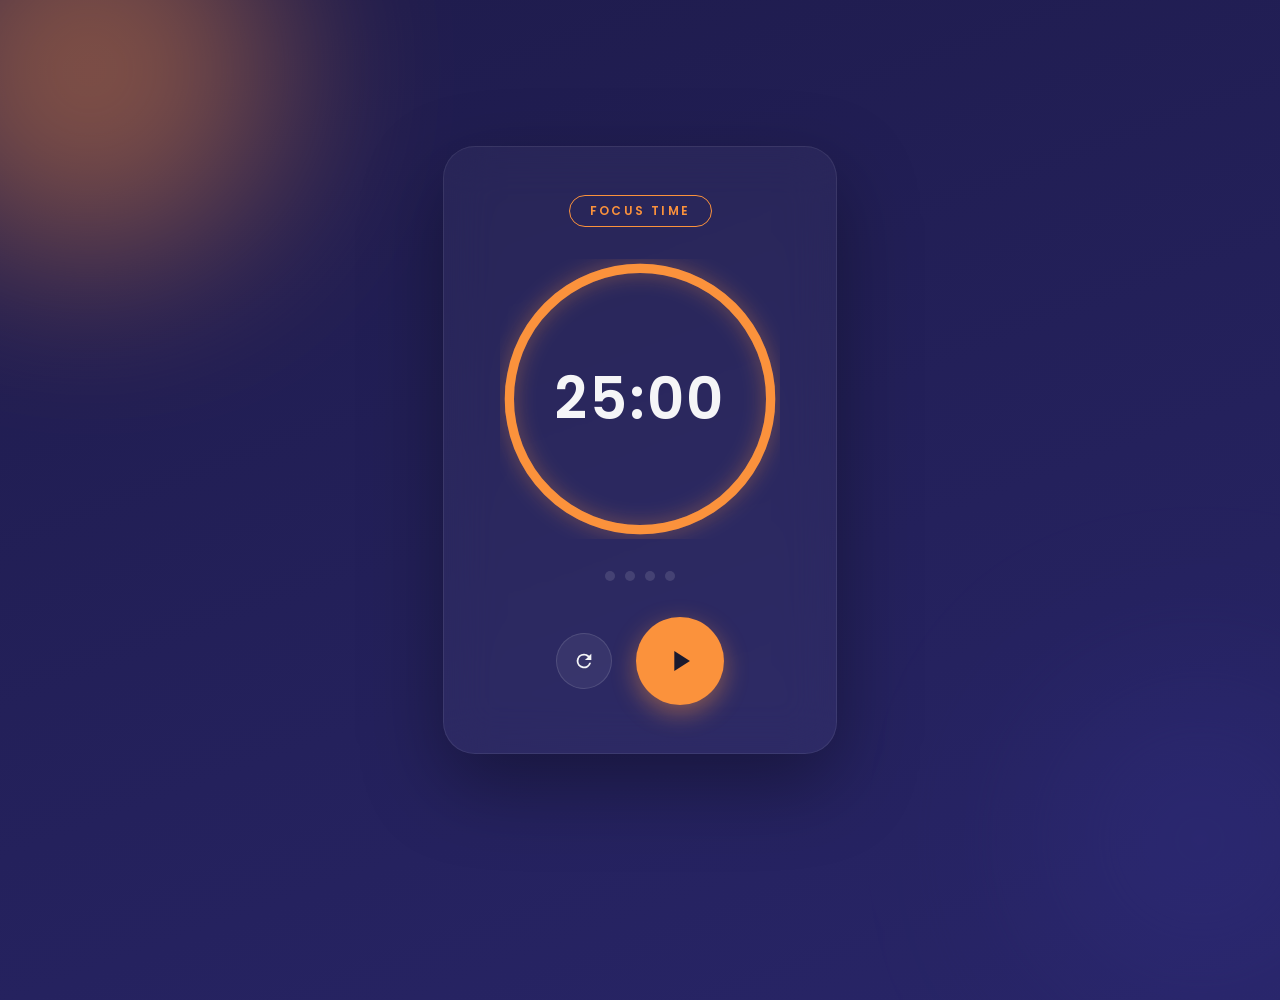
==== pomodoro.html @ a870dc89 "pompdpro" ====
<!DOCTYPE html>
<html lang="ja">
<head>
<meta charset="UTF-8">
<meta name="viewport" content="width=device-width, initial-scale=1.0">
<title>ポモドーロタイマー</title>
<link rel="preconnect" href="https://fonts.googleapis.com">
<link rel="preconnect" href="https://fonts.gstatic.com" crossorigin>
<link href="https://fonts.googleapis.com/css2?family=Poppins:wght@300;500;600;700&display=swap" rel="stylesheet">
<style>
  :root {
    --accent: #fb923c;
    --accent-glow: rgba(251, 146, 60, 0.45);
    --bg-a: #1e1b4b;
    --bg-b: #312e81;
    --text-main: #f5f5f7;
    --text-sub: rgba(245, 245, 247, 0.55);
  }

  body.break-mode {
    --accent: #34d399;
    --accent-glow: rgba(52, 211, 153, 0.45);
    --bg-a: #022c22;
    --bg-b: #064e3b;
  }

  * {
    margin: 0;
    padding: 0;
    box-sizing: border-box;
  }

  body {
    min-height: 100vh;
    display: flex;
    align-items: center;
    justify-content: center;
    font-family: 'Poppins', 'Hiragino Kaku Gothic ProN', 'Hiragino Sans', Meiryo, sans-serif;
    color: var(--text-main);
    background: linear-gradient(160deg, var(--bg-a), var(--bg-b));
    background-size: 200% 200%;
    animation: bg-shift 18s ease-in-out infinite alternate;
    transition: background 1.2s ease;
    position: relative;
    overflow: hidden;
  }

  @keyframes bg-shift {
    0%   { background-position: 0% 0%; }
    100% { background-position: 100% 100%; }
  }

  .orb {
    position: absolute;
    border-radius: 50%;
    filter: blur(90px);
    opacity: 0.45;
    pointer-events: none;
    transition: background 1.2s ease;
  }

  .orb-1 {
    width: 380px;
    height: 380px;
    background: var(--accent);
    top: -120px;
    left: -100px;
    animation: float1 22s ease-in-out infinite alternate;
  }

  .orb-2 {
    width: 320px;
    height: 320px;
    background: var(--bg-b);
    bottom: -100px;
    right: -80px;
    animation: float2 26s ease-in-out infinite alternate;
  }

  @keyframes float1 {
    from { transform: translate(0, 0) scale(1); }
    to   { transform: translate(60px, 40px) scale(1.15); }
  }

  @keyframes float2 {
    from { transform: translate(0, 0) scale(1); }
    to   { transform: translate(-50px, -30px) scale(1.1); }
  }

  .card {
    position: relative;
    z-index: 1;
    background: rgba(255, 255, 255, 0.04);
    border: 1px solid rgba(255, 255, 255, 0.08);
    border-radius: 32px;
    padding: 48px 56px;
    text-align: center;
    backdrop-filter: blur(24px);
    box-shadow: 0 30px 80px rgba(0, 0, 0, 0.35);
  }

  .mode-badge {
    display: inline-block;
    padding: 6px 20px;
    border-radius: 999px;
    font-size: 0.75rem;
    font-weight: 600;
    letter-spacing: 0.2em;
    text-transform: uppercase;
    color: var(--accent);
    border: 1px solid var(--accent);
    margin-bottom: 32px;
    transition: color 1s ease, border-color 1s ease;
  }

  .ring-wrap {
    position: relative;
    width: 280px;
    height: 280px;
    margin: 0 auto 32px;
  }

  .ring {
    width: 100%;
    height: 100%;
    transform: rotate(-90deg);
  }

  .ring-track {
    fill: none;
    stroke: rgba(255, 255, 255, 0.08);
    stroke-width: 10;
  }

  .ring-progress {
    fill: none;
    stroke: var(--accent);
    stroke-width: 10;
    stroke-linecap: round;
    transition: stroke-dashoffset 1s linear, stroke 1s ease;
    filter: drop-shadow(0 0 10px var(--accent-glow));
  }

  @keyframes pulse-glow {
    0%, 100% { filter: drop-shadow(0 0 10px var(--accent-glow)); }
    50%      { filter: drop-shadow(0 0 22px var(--accent-glow)); }
  }

  .ring-wrap.is-running .ring-progress {
    animation: pulse-glow 2.6s ease-in-out infinite;
  }

  .time-display {
    position: absolute;
    inset: 0;
    display: flex;
    align-items: center;
    justify-content: center;
    font-size: 3.6rem;
    font-weight: 600;
    letter-spacing: 0.04em;
    font-variant-numeric: tabular-nums;
  }

  .session-dots {
    display: flex;
    justify-content: center;
    gap: 10px;
    margin-bottom: 36px;
  }

  .session-dots .dot {
    width: 10px;
    height: 10px;
    border-radius: 50%;
    background: rgba(255, 255, 255, 0.12);
    transition: background 0.4s ease, box-shadow 0.4s ease;
  }

  .session-dots .dot.filled {
    background: var(--accent);
    box-shadow: 0 0 10px var(--accent-glow);
  }

  .controls {
    display: flex;
    align-items: center;
    justify-content: center;
    gap: 24px;
  }

  .btn {
    border: none;
    border-radius: 50%;
    display: flex;
    align-items: center;
    justify-content: center;
    cursor: pointer;
    transition: transform 0.15s ease, background 0.3s ease, box-shadow 0.3s ease, color 1s ease;
  }

  .btn:active {
    transform: scale(0.92);
  }

  .btn-primary {
    width: 88px;
    height: 88px;
    background: var(--accent);
    color: #1a1a2e;
    box-shadow: 0 8px 24px var(--accent-glow);
  }

  .btn-primary:hover {
    transform: scale(1.05);
  }

  .btn-primary svg {
    width: 34px;
    height: 34px;
  }

  .btn-primary svg.icon-hidden {
    display: none;
  }

  .btn-ghost {
    width: 56px;
    height: 56px;
    background: rgba(255, 255, 255, 0.06);
    border: 1px solid rgba(255, 255, 255, 0.12);
    color: var(--text-main);
  }

  .btn-ghost:hover {
    background: rgba(255, 255, 255, 0.12);
  }

  .btn-ghost svg {
    width: 22px;
    height: 22px;
  }

  @media (max-width: 480px) {
    .card {
      padding: 36px 28px;
    }
    .ring-wrap {
      width: 220px;
      height: 220px;
    }
    .time-display {
      font-size: 2.8rem;
    }
  }
</style>
</head>
<body>
  <div class="orb orb-1"></div>
  <div class="orb orb-2"></div>

  <main class="card">
    <p class="mode-badge" id="modeLabel">Focus Time</p>

    <div class="ring-wrap" id="ringWrap">
      <svg class="ring" viewBox="0 0 300 300">
        <circle class="ring-track" cx="150" cy="150" r="140"></circle>
        <circle class="ring-progress" id="ringProgress" cx="150" cy="150" r="140"></circle>
      </svg>
      <div class="time-display" id="timeDisplay">25:00</div>
    </div>

    <div class="session-dots" id="sessionDots"></div>

    <div class="controls">
      <button class="btn btn-ghost" id="resetBtn" aria-label="リセット" title="リセット">
        <svg viewBox="0 0 24 24" fill="currentColor">
          <path d="M17.65 6.35A7.95 7.95 0 0 0 12 4a8 8 0 1 0 7.74 10h-2.08A6 6 0 1 1 12 6c1.66 0 3.14.69 4.22 1.78L13 11h7V4z"/>
        </svg>
      </button>

      <button class="btn btn-primary" id="toggleBtn" aria-label="開始" title="開始">
        <svg id="iconPlay" viewBox="0 0 24 24" fill="currentColor">
          <path d="M8 5v14l11-7z"/>
        </svg>
        <svg id="iconPause" viewBox="0 0 24 24" fill="currentColor" class="icon-hidden">
          <path d="M6 5h4v14H6zM14 5h4v14h-4z"/>
        </svg>
      </button>
    </div>
  </main>

<script>
  const FOCUS_DURATION = 25 * 60;
  const BREAK_DURATION = 5 * 60;
  const MAX_SESSIONS = 4;
  const RADIUS = 140;
  const CIRCUMFERENCE = 2 * Math.PI * RADIUS;

  let totalDuration = FOCUS_DURATION;
  let remainingSeconds = FOCUS_DURATION;
  let isBreak = false;
  let isRunning = false;
  let timerId = null;
  let completedSessions = 0;

  const timeDisplay = document.getElementById('timeDisplay');
  const modeLabel = document.getElementById('modeLabel');
  const ringWrap = document.getElementById('ringWrap');
  const ringProgress = document.getElementById('ringProgress');
  const sessionDots = document.getElementById('sessionDots');
  const toggleBtn = document.getElementById('toggleBtn');
  const resetBtn = document.getElementById('resetBtn');
  const iconPlay = document.getElementById('iconPlay');
  const iconPause = document.getElementById('iconPause');

  ringProgress.style.strokeDasharray = `${CIRCUMFERENCE}`;

  function formatTime(totalSeconds) {
    const minutes = Math.floor(totalSeconds / 60);
    const seconds = totalSeconds % 60;
    return `${String(minutes).padStart(2, '0')}:${String(seconds).padStart(2, '0')}`;
  }

  function renderSessionDots() {
    sessionDots.innerHTML = '';
    const filled = completedSessions % MAX_SESSIONS;
    for (let i = 0; i < MAX_SESSIONS; i++) {
      const dot = document.createElement('span');
      dot.className = 'dot' + (i < filled ? ' filled' : '');
      sessionDots.appendChild(dot);
    }
  }

  function updateRing() {
    const fraction = remainingSeconds / totalDuration;
    ringProgress.style.strokeDashoffset = `${CIRCUMFERENCE * (1 - fraction)}`;
  }

  function updateDisplay() {
    timeDisplay.textContent = formatTime(remainingSeconds);
    modeLabel.textContent = isBreak ? 'Break Time' : 'Focus Time';
    document.body.classList.toggle('break-mode', isBreak);
    updateRing();
  }

  function playChime() {
    // 終了時に「ピンポーン」のような落ち着いた二音チャイムを鳴らす
    const ctx = new (window.AudioContext || window.webkitAudioContext)();
    [880, 660].forEach((freq, i) => {
      const osc = ctx.createOscillator();
      const gain = ctx.createGain();
      osc.connect(gain);
      gain.connect(ctx.destination);
      osc.type = 'sine';
      osc.frequency.value = freq;
      const start = ctx.currentTime + i * 0.3;
      gain.gain.setValueAtTime(0.0001, start);
      gain.gain.exponentialRampToValueAtTime(0.3, start + 0.02);
      gain.gain.exponentialRampToValueAtTime(0.0001, start + 1.2);
      osc.start(start);
      osc.stop(start + 1.2);
    });
  }

  function tick() {
    if (remainingSeconds > 0) {
      remainingSeconds--;
    }

    if (remainingSeconds === 0) {
      if (!isBreak) {
        completedSessions++;
        renderSessionDots();
        playChime();
      }
      isBreak = !isBreak;
      totalDuration = isBreak ? BREAK_DURATION : FOCUS_DURATION;
      remainingSeconds = totalDuration;
    }

    updateDisplay();
  }

  function setRunning(running) {
    isRunning = running;
    ringWrap.classList.toggle('is-running', running);
    iconPlay.classList.toggle('icon-hidden', running);
    iconPause.classList.toggle('icon-hidden', !running);
    toggleBtn.setAttribute('aria-label', running ? '一時停止' : '開始');
    toggleBtn.setAttribute('title', running ? '一時停止' : '開始');
  }

  function startTimer() {
    if (timerId !== null) return;
    timerId = setInterval(tick, 1000);
    setRunning(true);
  }

  function stopTimer() {
    clearInterval(timerId);
    timerId = null;
    setRunning(false);
  }

  function toggleTimer() {
    if (isRunning) {
      stopTimer();
    } else {
      startTimer();
    }
  }

  function resetTimer() {
    stopTimer();
    isBreak = false;
    totalDuration = FOCUS_DURATION;
    remainingSeconds = FOCUS_DURATION;
    completedSessions = 0;
    renderSessionDots();
    updateDisplay();
  }

  toggleBtn.addEventListener('click', toggleTimer);
  resetBtn.addEventListener('click', resetTimer);

  renderSessionDots();
  updateDisplay();
</script>
</body>
</html>
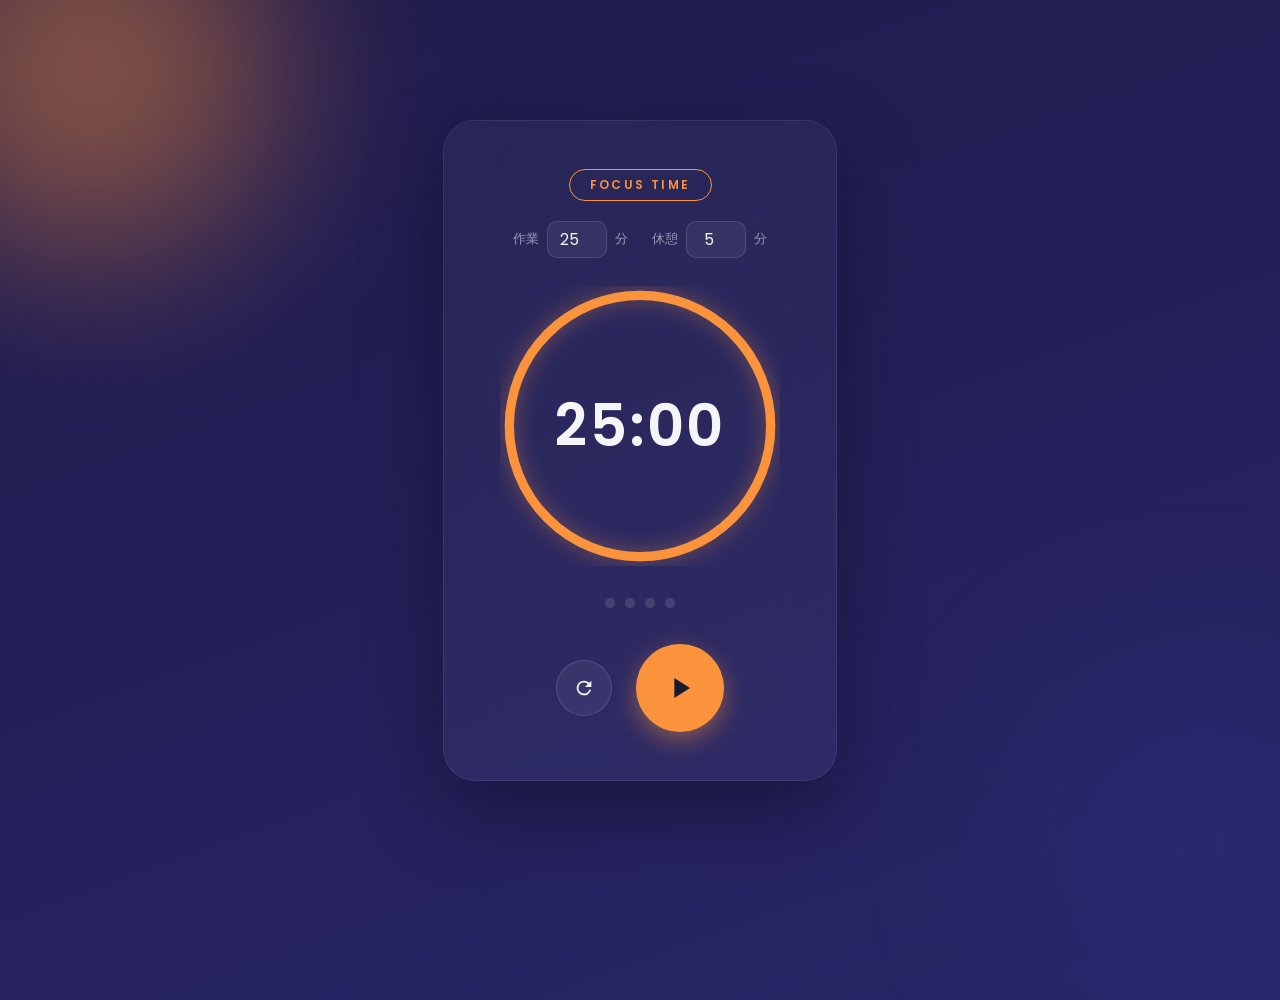
==== commit 0be7ba5a: "修正" ====
--- a/pomodoro.html
+++ b/pomodoro.html
@@ -109,8 +109,47 @@
     text-transform: uppercase;
     color: var(--accent);
     border: 1px solid var(--accent);
-    margin-bottom: 32px;
+    margin-bottom: 20px;
     transition: color 1s ease, border-color 1s ease;
+  }
+
+  .settings {
+    display: flex;
+    justify-content: center;
+    gap: 24px;
+    margin-bottom: 28px;
+  }
+
+  .setting {
+    display: flex;
+    align-items: center;
+    gap: 8px;
+    font-size: 0.8rem;
+    color: var(--text-sub);
+  }
+
+  .setting input {
+    width: 60px;
+    padding: 6px 8px;
+    border-radius: 10px;
+    border: 1px solid rgba(255, 255, 255, 0.12);
+    background: rgba(255, 255, 255, 0.06);
+    color: var(--text-main);
+    font-family: inherit;
+    font-size: 0.95rem;
+    font-variant-numeric: tabular-nums;
+    text-align: center;
+    transition: border-color 0.3s ease, opacity 0.3s ease;
+  }
+
+  .setting input:focus {
+    outline: none;
+    border-color: var(--accent);
+  }
+
+  .setting input:disabled {
+    opacity: 0.4;
+    cursor: not-allowed;
   }
 
   .ring-wrap {
@@ -261,6 +300,19 @@
 
   <main class="card">
     <p class="mode-badge" id="modeLabel">Focus Time</p>
+
+    <div class="settings">
+      <label class="setting">
+        作業
+        <input type="number" id="focusInput" min="1" max="180" step="1" value="25" inputmode="numeric">
+        分
+      </label>
+      <label class="setting">
+        休憩
+        <input type="number" id="breakInput" min="1" max="60" step="1" value="5" inputmode="numeric">
+        分
+      </label>
+    </div>
 
     <div class="ring-wrap" id="ringWrap">
       <svg class="ring" viewBox="0 0 300 300">
@@ -291,8 +343,8 @@
   </main>
 
 <script>
-  const FOCUS_DURATION = 25 * 60;
-  const BREAK_DURATION = 5 * 60;
+  let FOCUS_DURATION = 25 * 60;
+  let BREAK_DURATION = 5 * 60;
   const MAX_SESSIONS = 4;
   const RADIUS = 140;
   const CIRCUMFERENCE = 2 * Math.PI * RADIUS;
@@ -313,6 +365,8 @@
   const resetBtn = document.getElementById('resetBtn');
   const iconPlay = document.getElementById('iconPlay');
   const iconPause = document.getElementById('iconPause');
+  const focusInput = document.getElementById('focusInput');
+  const breakInput = document.getElementById('breakInput');
 
   ringProgress.style.strokeDasharray = `${CIRCUMFERENCE}`;
 
@@ -389,6 +443,36 @@
     iconPause.classList.toggle('icon-hidden', !running);
     toggleBtn.setAttribute('aria-label', running ? '一時停止' : '開始');
     toggleBtn.setAttribute('title', running ? '一時停止' : '開始');
+    focusInput.disabled = running;
+    breakInput.disabled = running;
+  }
+
+  function clampMinutes(value, min, max) {
+    let minutes = parseInt(value, 10);
+    if (Number.isNaN(minutes)) minutes = min;
+    return Math.min(Math.max(minutes, min), max);
+  }
+
+  function applyFocusDuration() {
+    const minutes = clampMinutes(focusInput.value, 1, 180);
+    focusInput.value = minutes;
+    FOCUS_DURATION = minutes * 60;
+    if (!isBreak) {
+      totalDuration = FOCUS_DURATION;
+      remainingSeconds = FOCUS_DURATION;
+      updateDisplay();
+    }
+  }
+
+  function applyBreakDuration() {
+    const minutes = clampMinutes(breakInput.value, 1, 60);
+    breakInput.value = minutes;
+    BREAK_DURATION = minutes * 60;
+    if (isBreak) {
+      totalDuration = BREAK_DURATION;
+      remainingSeconds = BREAK_DURATION;
+      updateDisplay();
+    }
   }
 
   function startTimer() {
@@ -423,6 +507,8 @@
 
   toggleBtn.addEventListener('click', toggleTimer);
   resetBtn.addEventListener('click', resetTimer);
+  focusInput.addEventListener('change', applyFocusDuration);
+  breakInput.addEventListener('change', applyBreakDuration);
 
   renderSessionDots();
   updateDisplay();
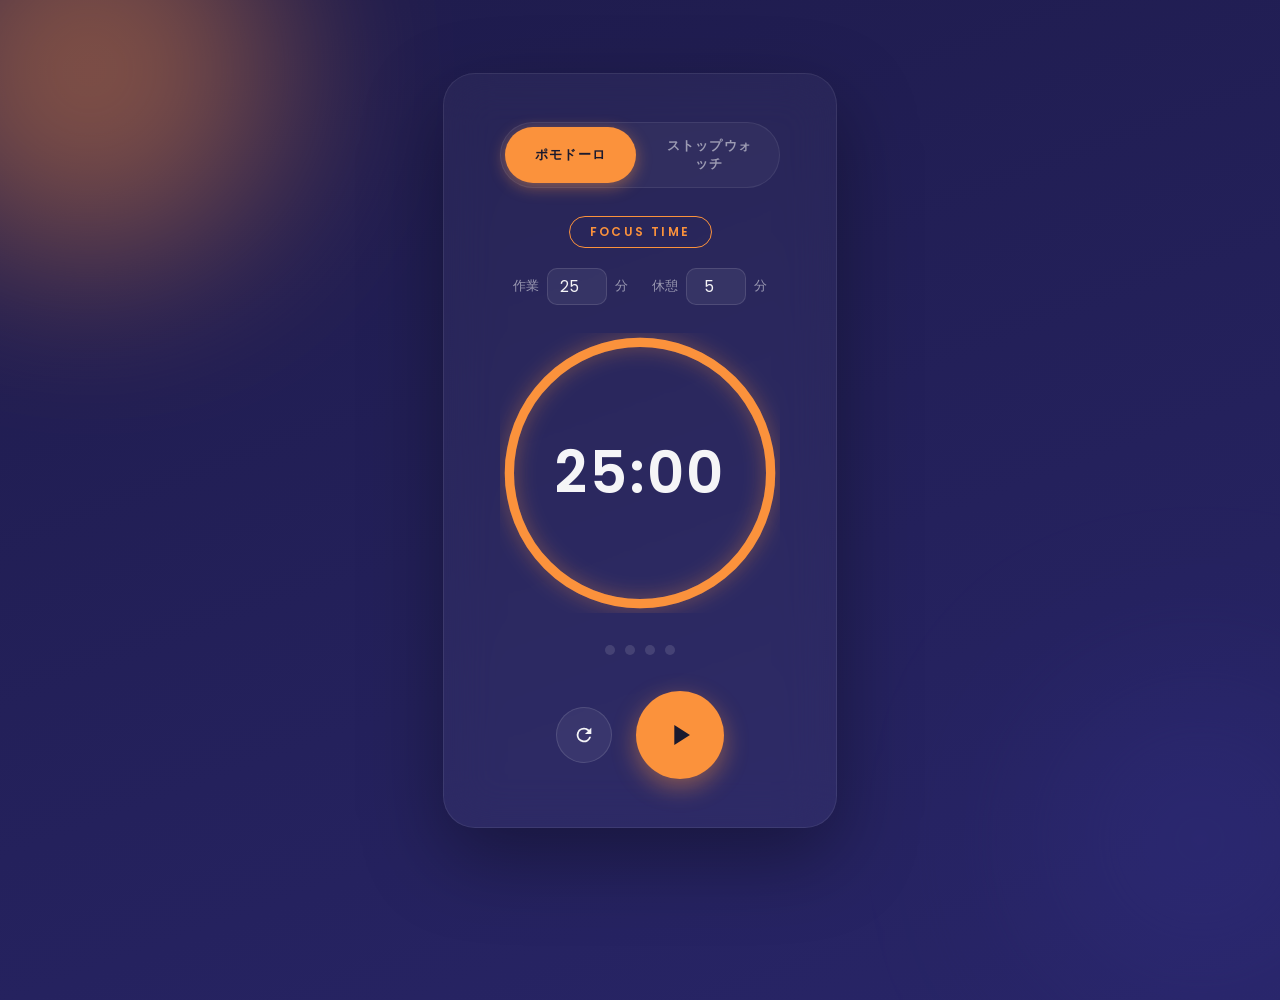
==== commit 21508799: "機能追加" ====
--- a/pomodoro.html
+++ b/pomodoro.html
@@ -24,6 +24,13 @@
     --bg-b: #064e3b;
   }
 
+  body.stopwatch-mode {
+    --accent: #38bdf8;
+    --accent-glow: rgba(56, 189, 248, 0.45);
+    --bg-a: #0c1a2e;
+    --bg-b: #1e3a5f;
+  }
+
   * {
     margin: 0;
     padding: 0;
@@ -113,6 +120,51 @@
     transition: color 1s ease, border-color 1s ease;
   }
 
+  .tabs {
+    display: flex;
+    justify-content: center;
+    gap: 8px;
+    margin-bottom: 28px;
+    padding: 4px;
+    background: rgba(255, 255, 255, 0.04);
+    border: 1px solid rgba(255, 255, 255, 0.08);
+    border-radius: 999px;
+  }
+
+  .tab-btn {
+    flex: 1;
+    border: none;
+    background: transparent;
+    color: var(--text-sub);
+    font-family: inherit;
+    font-size: 0.8rem;
+    font-weight: 600;
+    letter-spacing: 0.08em;
+    padding: 10px 18px;
+    border-radius: 999px;
+    cursor: pointer;
+    transition: background 0.3s ease, color 0.3s ease, box-shadow 0.3s ease;
+  }
+
+  .tab-btn:hover {
+    color: var(--text-main);
+  }
+
+  .tab-btn.active {
+    background: var(--accent);
+    color: #1a1a2e;
+    box-shadow: 0 4px 16px var(--accent-glow);
+  }
+
+  .view {
+    animation: view-fade 0.35s ease;
+  }
+
+  @keyframes view-fade {
+    from { opacity: 0; transform: translateY(6px); }
+    to   { opacity: 1; transform: translateY(0); }
+  }
+
   .settings {
     display: flex;
     justify-content: center;
@@ -201,6 +253,46 @@
     font-variant-numeric: tabular-nums;
   }
 
+  .time-display--compact {
+    font-size: 3rem;
+    letter-spacing: 0.02em;
+  }
+
+  .laps {
+    max-height: 132px;
+    overflow-y: auto;
+    margin-bottom: 28px;
+    border-radius: 14px;
+  }
+
+  .laps:empty {
+    display: none;
+  }
+
+  .lap-item {
+    display: flex;
+    justify-content: space-between;
+    gap: 16px;
+    padding: 10px 16px;
+    font-size: 0.8rem;
+    font-variant-numeric: tabular-nums;
+    color: var(--text-sub);
+    border-bottom: 1px solid rgba(255, 255, 255, 0.06);
+  }
+
+  .lap-item:first-child {
+    color: var(--text-main);
+  }
+
+  .lap-item:last-child {
+    border-bottom: none;
+  }
+
+  .lap-item .lap-number {
+    font-weight: 600;
+    color: var(--accent);
+  }
+
   .session-dots {
     display: flex;
     justify-content: center;
@@ -275,6 +367,15 @@
     background: rgba(255, 255, 255, 0.12);
   }
 
+  .btn-ghost:disabled {
+    opacity: 0.3;
+    cursor: not-allowed;
+  }
+
+  .btn-ghost:disabled:hover {
+    background: rgba(255, 255, 255, 0.06);
+  }
+
   .btn-ghost svg {
     width: 22px;
     height: 22px;
@@ -290,6 +391,13 @@
     }
     .time-display {
       font-size: 2.8rem;
+    }
+    .time-display--compact {
+      font-size: 2.4rem;
+    }
+    .tab-btn {
+      font-size: 0.72rem;
+      padding: 10px 12px;
     }
   }
 </style>
@@ -299,47 +407,91 @@
   <div class="orb orb-2"></div>
 
   <main class="card">
-    <p class="mode-badge" id="modeLabel">Focus Time</p>
-
-    <div class="settings">
-      <label class="setting">
-        作業
-        <input type="number" id="focusInput" min="1" max="180" step="1" value="25" inputmode="numeric">
-        分
-      </label>
-      <label class="setting">
-        休憩
-        <input type="number" id="breakInput" min="1" max="60" step="1" value="5" inputmode="numeric">
-        分
-      </label>
+    <div class="tabs" role="tablist">
+      <button class="tab-btn active" id="tabPomodoroBtn" data-view="pomodoro" role="tab" aria-selected="true">ポモドーロ</button>
+      <button class="tab-btn" id="tabStopwatchBtn" data-view="stopwatch" role="tab" aria-selected="false">ストップウォッチ</button>
     </div>
 
-    <div class="ring-wrap" id="ringWrap">
-      <svg class="ring" viewBox="0 0 300 300">
-        <circle class="ring-track" cx="150" cy="150" r="140"></circle>
-        <circle class="ring-progress" id="ringProgress" cx="150" cy="150" r="140"></circle>
-      </svg>
-      <div class="time-display" id="timeDisplay">25:00</div>
-    </div>
-
-    <div class="session-dots" id="sessionDots"></div>
-
-    <div class="controls">
-      <button class="btn btn-ghost" id="resetBtn" aria-label="リセット" title="リセット">
-        <svg viewBox="0 0 24 24" fill="currentColor">
-          <path d="M17.65 6.35A7.95 7.95 0 0 0 12 4a8 8 0 1 0 7.74 10h-2.08A6 6 0 1 1 12 6c1.66 0 3.14.69 4.22 1.78L13 11h7V4z"/>
+    <section class="view" id="pomodoroView">
+      <p class="mode-badge" id="modeLabel">Focus Time</p>
+
+      <div class="settings">
+        <label class="setting">
+          作業
+          <input type="number" id="focusInput" min="1" max="180" step="1" value="25" inputmode="numeric">
+          分
+        </label>
+        <label class="setting">
+          休憩
+          <input type="number" id="breakInput" min="1" max="60" step="1" value="5" inputmode="numeric">
+          分
+        </label>
+      </div>
+
+      <div class="ring-wrap" id="ringWrap">
+        <svg class="ring" viewBox="0 0 300 300">
+          <circle class="ring-track" cx="150" cy="150" r="140"></circle>
+          <circle class="ring-progress" id="ringProgress" cx="150" cy="150" r="140"></circle>
         </svg>
-      </button>
-
-      <button class="btn btn-primary" id="toggleBtn" aria-label="開始" title="開始">
-        <svg id="iconPlay" viewBox="0 0 24 24" fill="currentColor">
-          <path d="M8 5v14l11-7z"/>
+        <div class="time-display" id="timeDisplay">25:00</div>
+      </div>
+
+      <div class="session-dots" id="sessionDots"></div>
+
+      <div class="controls">
+        <button class="btn btn-ghost" id="resetBtn" aria-label="リセット" title="リセット">
+          <svg viewBox="0 0 24 24" fill="currentColor">
+            <path d="M17.65 6.35A7.95 7.95 0 0 0 12 4a8 8 0 1 0 7.74 10h-2.08A6 6 0 1 1 12 6c1.66 0 3.14.69 4.22 1.78L13 11h7V4z"/>
+          </svg>
+        </button>
+
+        <button class="btn btn-primary" id="toggleBtn" aria-label="開始" title="開始">
+          <svg id="iconPlay" viewBox="0 0 24 24" fill="currentColor">
+            <path d="M8 5v14l11-7z"/>
+          </svg>
+          <svg id="iconPause" viewBox="0 0 24 24" fill="currentColor" class="icon-hidden">
+            <path d="M6 5h4v14H6zM14 5h4v14h-4z"/>
+          </svg>
+        </button>
+      </div>
+    </section>
+
+    <section class="view" id="stopwatchView" hidden>
+      <p class="mode-badge">Stopwatch</p>
+
+      <div class="ring-wrap" id="swRingWrap">
+        <svg class="ring" viewBox="0 0 300 300">
+          <circle class="ring-track" cx="150" cy="150" r="140"></circle>
+          <circle class="ring-progress" id="swRingProgress" cx="150" cy="150" r="140"></circle>
         </svg>
-        <svg id="iconPause" viewBox="0 0 24 24" fill="currentColor" class="icon-hidden">
-          <path d="M6 5h4v14H6zM14 5h4v14h-4z"/>
-        </svg>
-      </button>
-    </div>
+        <div class="time-display time-display--compact" id="swTimeDisplay">00:00.00</div>
+      </div>
+
+      <div class="laps" id="swLaps"></div>
+
+      <div class="controls">
+        <button class="btn btn-ghost" id="swResetBtn" aria-label="リセット" title="リセット">
+          <svg viewBox="0 0 24 24" fill="currentColor">
+            <path d="M17.65 6.35A7.95 7.95 0 0 0 12 4a8 8 0 1 0 7.74 10h-2.08A6 6 0 1 1 12 6c1.66 0 3.14.69 4.22 1.78L13 11h7V4z"/>
+          </svg>
+        </button>
+
+        <button class="btn btn-primary" id="swToggleBtn" aria-label="開始" title="開始">
+          <svg id="swIconPlay" viewBox="0 0 24 24" fill="currentColor">
+            <path d="M8 5v14l11-7z"/>
+          </svg>
+          <svg id="swIconPause" viewBox="0 0 24 24" fill="currentColor" class="icon-hidden">
+            <path d="M6 5h4v14H6zM14 5h4v14h-4z"/>
+          </svg>
+        </button>
+
+        <button class="btn btn-ghost" id="swLapBtn" aria-label="ラップ" title="ラップ" disabled>
+          <svg viewBox="0 0 24 24" fill="currentColor">
+            <path d="M14 6l-1-2H5v17h2v-7h5l1 2h7V6z"/>
+          </svg>
+        </button>
+      </div>
+    </section>
   </main>
 
 <script>
@@ -368,6 +520,11 @@
   const focusInput = document.getElementById('focusInput');
   const breakInput = document.getElementById('breakInput');
 
+  let activeView = 'pomodoro';
+  const tabBtns = document.querySelectorAll('.tab-btn');
+  const pomodoroView = document.getElementById('pomodoroView');
+  const stopwatchView = document.getElementById('stopwatchView');
+
   ringProgress.style.strokeDasharray = `${CIRCUMFERENCE}`;
 
   function formatTime(totalSeconds) {
@@ -391,10 +548,31 @@
     ringProgress.style.strokeDashoffset = `${CIRCUMFERENCE * (1 - fraction)}`;
   }
 
+  function applyTheme() {
+    document.body.classList.remove('break-mode', 'stopwatch-mode');
+    if (activeView === 'stopwatch') {
+      document.body.classList.add('stopwatch-mode');
+    } else if (isBreak) {
+      document.body.classList.add('break-mode');
+    }
+  }
+
+  function switchView(view) {
+    activeView = view;
+    pomodoroView.hidden = view !== 'pomodoro';
+    stopwatchView.hidden = view !== 'stopwatch';
+    tabBtns.forEach((btn) => {
+      const isActive = btn.dataset.view === view;
+      btn.classList.toggle('active', isActive);
+      btn.setAttribute('aria-selected', String(isActive));
+    });
+    applyTheme();
+  }
+
   function updateDisplay() {
     timeDisplay.textContent = formatTime(remainingSeconds);
     modeLabel.textContent = isBreak ? 'Break Time' : 'Focus Time';
-    document.body.classList.toggle('break-mode', isBreak);
+    applyTheme();
     updateRing();
   }
 
@@ -509,9 +687,113 @@
   resetBtn.addEventListener('click', resetTimer);
   focusInput.addEventListener('change', applyFocusDuration);
   breakInput.addEventListener('change', applyBreakDuration);
+  tabBtns.forEach((btn) => {
+    btn.addEventListener('click', () => switchView(btn.dataset.view));
+  });
 
   renderSessionDots();
   updateDisplay();
+
+  // --- ストップウォッチ ---
+  const swRingWrap = document.getElementById('swRingWrap');
+  const swRingProgress = document.getElementById('swRingProgress');
+  const swTimeDisplay = document.getElementById('swTimeDisplay');
+  const swLaps = document.getElementById('swLaps');
+  const swToggleBtn = document.getElementById('swToggleBtn');
+  const swResetBtn = document.getElementById('swResetBtn');
+  const swLapBtn = document.getElementById('swLapBtn');
+  const swIconPlay = document.getElementById('swIconPlay');
+  const swIconPause = document.getElementById('swIconPause');
+
+  let swElapsedMs = 0;
+  let swRunning = false;
+  let swIntervalId = null;
+  let swStartTimestamp = 0;
+  let swLapCount = 0;
+  let swLastLapMs = 0;
+
+  swRingProgress.style.strokeDasharray = `${CIRCUMFERENCE}`;
+
+  function formatStopwatchTime(ms) {
+    const centiseconds = Math.floor((ms % 1000) / 10);
+    const totalSeconds = Math.floor(ms / 1000);
+    const seconds = totalSeconds % 60;
+    const minutes = Math.floor(totalSeconds / 60);
+    return `${String(minutes).padStart(2, '0')}:${String(seconds).padStart(2, '0')}.${String(centiseconds).padStart(2, '0')}`;
+  }
+
+  function updateSwRing() {
+    const fraction = (swElapsedMs % 60000) / 60000;
+    swRingProgress.style.strokeDashoffset = `${CIRCUMFERENCE * (1 - fraction)}`;
+  }
+
+  function updateSwDisplay() {
+    swTimeDisplay.textContent = formatStopwatchTime(swElapsedMs);
+    updateSwRing();
+  }
+
+  function setSwRunning(running) {
+    swRunning = running;
+    swRingWrap.classList.toggle('is-running', running);
+    swIconPlay.classList.toggle('icon-hidden', running);
+    swIconPause.classList.toggle('icon-hidden', !running);
+    swToggleBtn.setAttribute('aria-label', running ? '一時停止' : '開始');
+    swToggleBtn.setAttribute('title', running ? '一時停止' : '開始');
+    swLapBtn.disabled = !running;
+    swResetBtn.disabled = running;
+  }
+
+  function swTick() {
+    swElapsedMs = Date.now() - swStartTimestamp;
+    updateSwDisplay();
+  }
+
+  function startStopwatch() {
+    if (swIntervalId !== null) return;
+    swStartTimestamp = Date.now() - swElapsedMs;
+    swIntervalId = setInterval(swTick, 10);
+    setSwRunning(true);
+  }
+
+  function stopStopwatch() {
+    clearInterval(swIntervalId);
+    swIntervalId = null;
+    setSwRunning(false);
+  }
+
+  function toggleStopwatch() {
+    if (swRunning) {
+      stopStopwatch();
+    } else {
+      startStopwatch();
+    }
+  }
+
+  function resetStopwatch() {
+    if (swRunning) return;
+    swElapsedMs = 0;
+    swLapCount = 0;
+    swLastLapMs = 0;
+    swLaps.innerHTML = '';
+    updateSwDisplay();
+  }
+
+  function recordLap() {
+    if (!swRunning) return;
+    swLapCount++;
+    const lapMs = swElapsedMs - swLastLapMs;
+    swLastLapMs = swElapsedMs;
+    const item = document.createElement('div');
+    item.className = 'lap-item';
+    item.innerHTML = `<span class="lap-number">Lap ${swLapCount}</span><span>${formatStopwatchTime(lapMs)}</span><span>${formatStopwatchTime(swElapsedMs)}</span>`;
+    swLaps.insertBefore(item, swLaps.firstChild);
+  }
+
+  swToggleBtn.addEventListener('click', toggleStopwatch);
+  swResetBtn.addEventListener('click', resetStopwatch);
+  swLapBtn.addEventListener('click', recordLap);
+
+  updateSwDisplay();
 </script>
 </body>
 </html>
